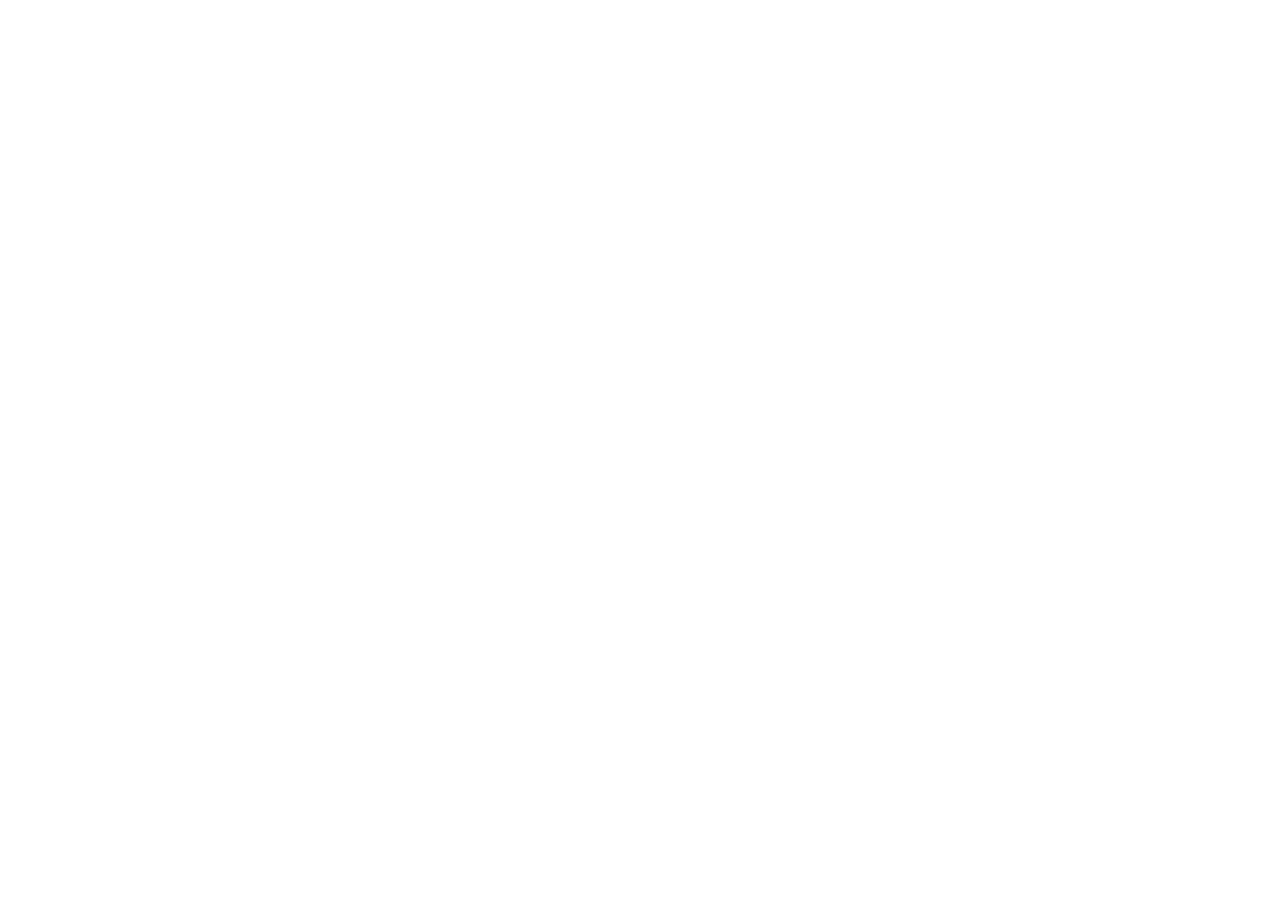
==== danbryan.html @ 5b422b7e "danbryan.html made" ====
<!DOCTYPE html>
<html lang="en">
<head>
    <meta charset="UTF-8">
    <meta name="viewport" content="width=device-width, initial-scale=1.0">
    <title>Header och Main</title>
</head>
<body>
    
</body>
</html>
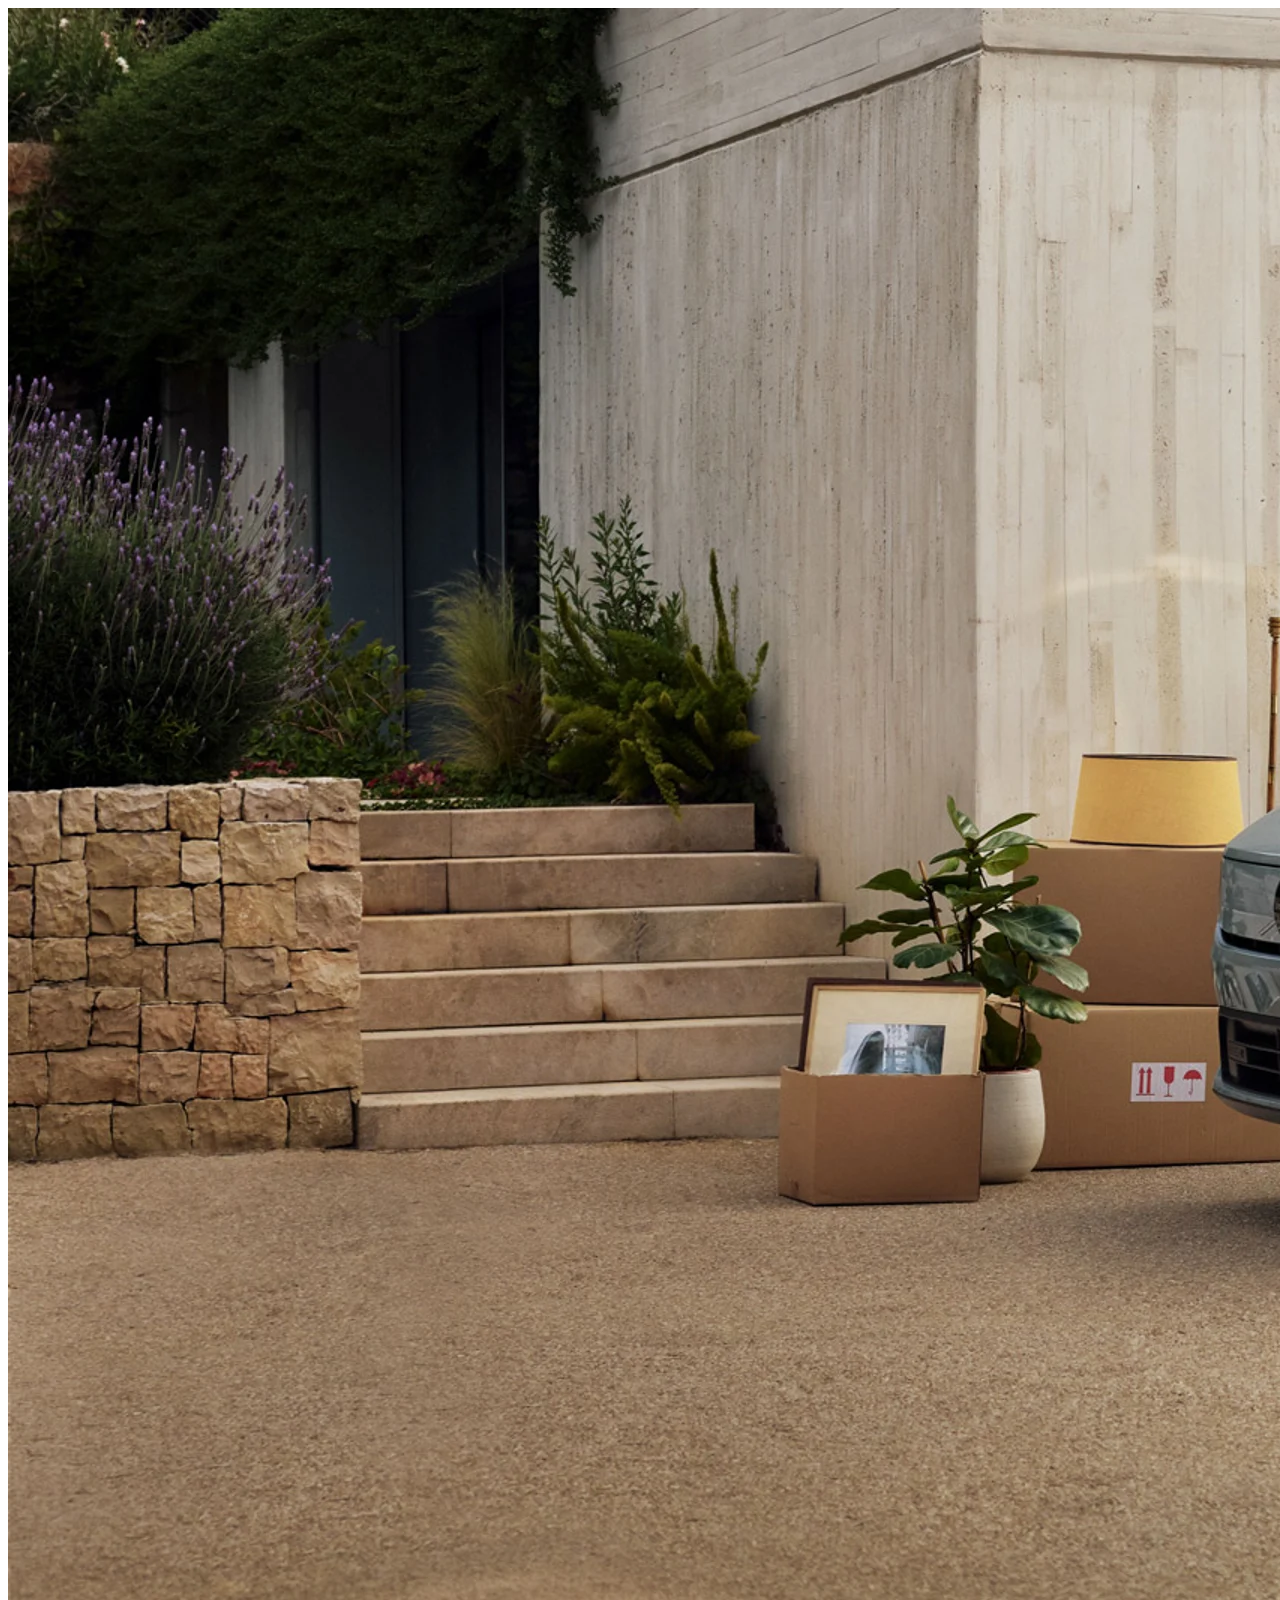
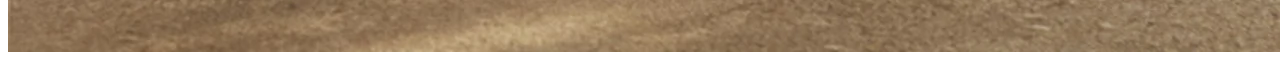
==== commit e86e1dce: "Co-authored-by: BryanRanchber <BryanRanchber@users.noreply.github.com>" ====
--- a/danbryan.html
+++ b/danbryan.html
@@ -1,11 +1,22 @@
-<!DOCTYPE html>
+<!doctype html>
 <html lang="en">
-<head>
-    <meta charset="UTF-8">
-    <meta name="viewport" content="width=device-width, initial-scale=1.0">
+  <head>
+    <meta charset="UTF-8" />
+    <meta name="viewport" content="width=device-width, initial-scale=1.0" />
     <title>Header och Main</title>
-</head>
-<body>
-    
-</body>
-</html>+  </head>
+  <body>
+    <article>
+      <header>
+        <nav></nav>
+      </header>
+    </article>
+
+    <main>
+      <img src="DanBryAssests/hero-image.jpg" alt="hero image" />
+      <section class="hero">
+        <!-- hero countent -->
+      </section>
+    </main>
+  </body>
+</html>
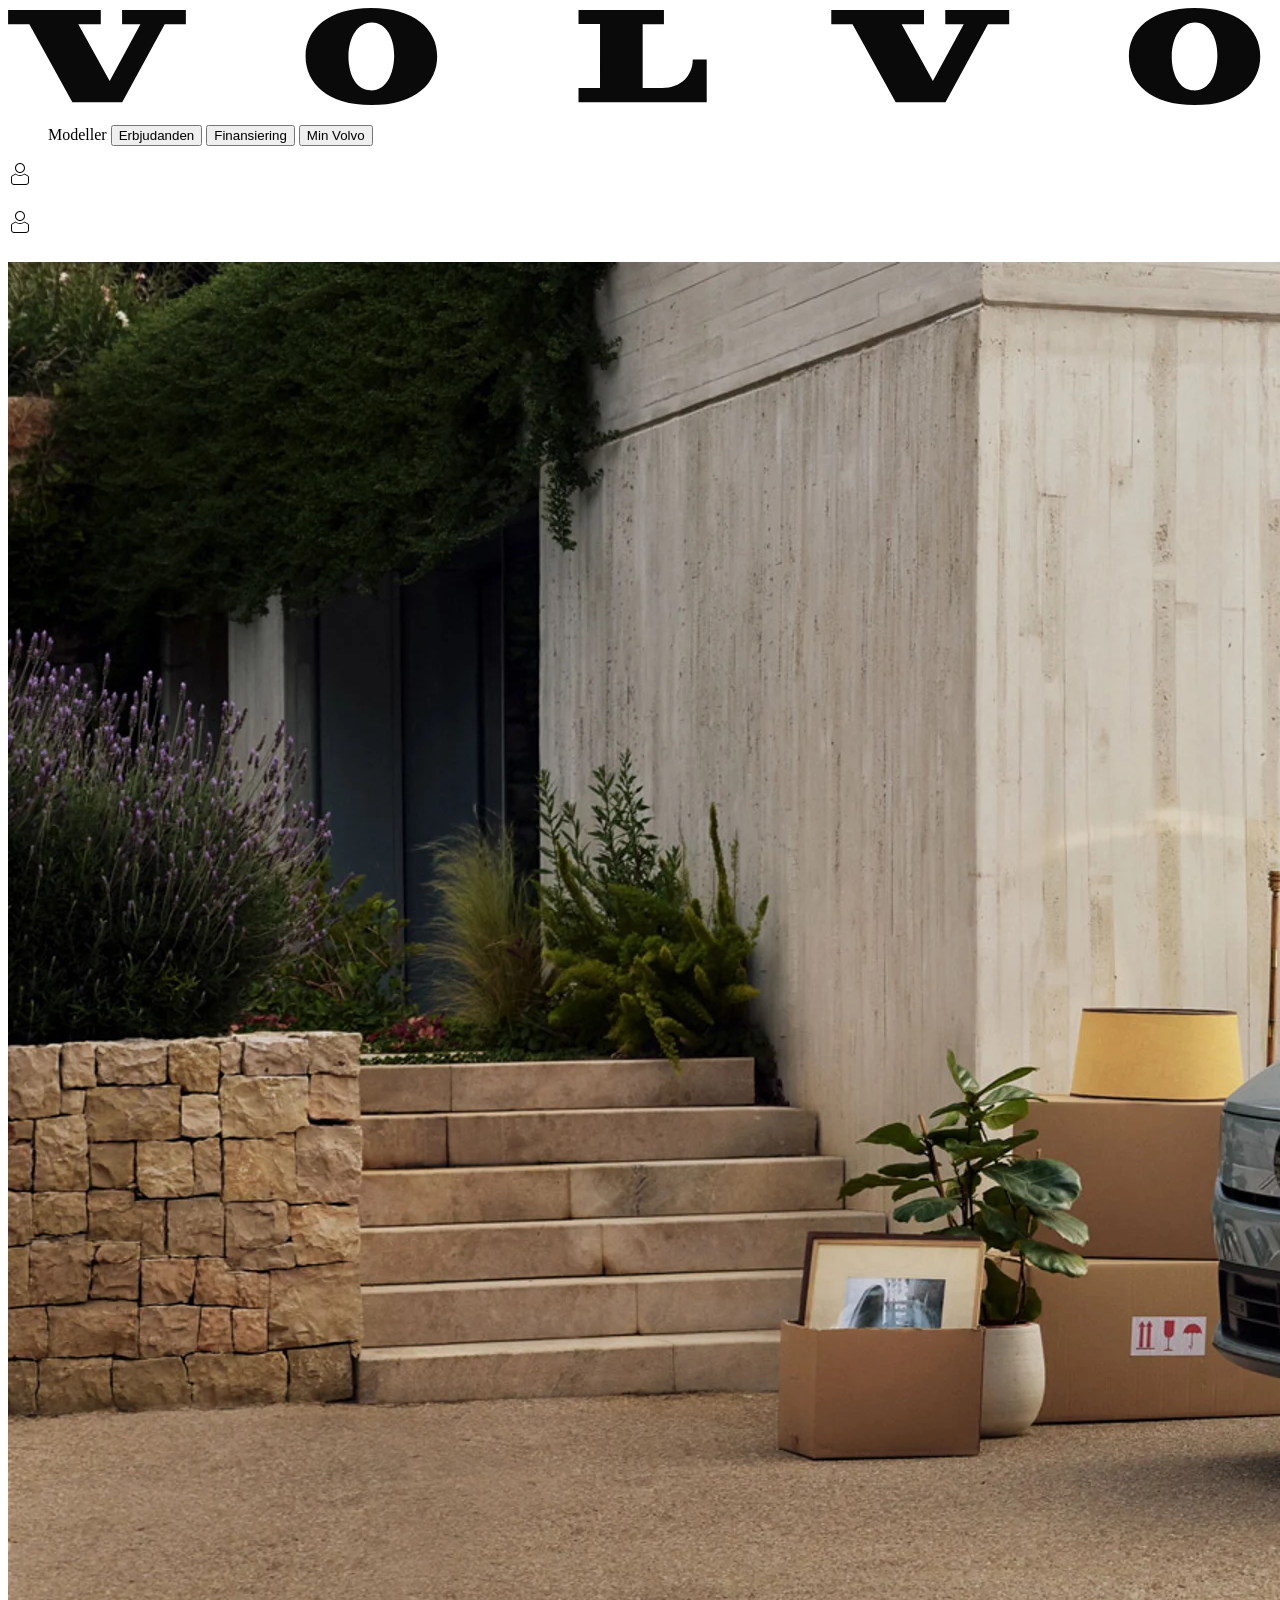
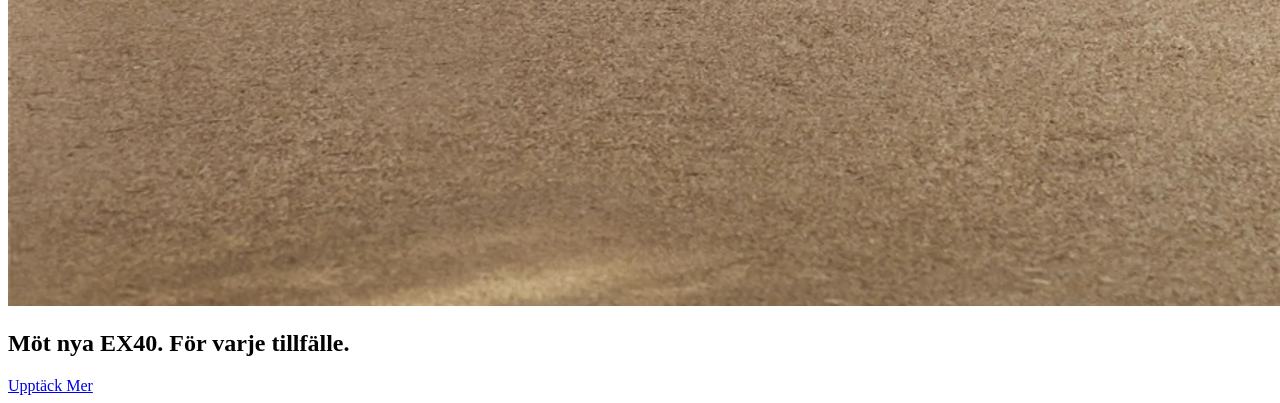
==== commit ace46339: "Co-authored-by: BryanRanchber <BryanRanchber@users.noreply.github.com>" ====
--- a/danbryan.html
+++ b/danbryan.html
@@ -8,14 +8,29 @@
   <body>
     <article>
       <header>
-        <nav></nav>
+        <nav>
+            <img src="DanBryAssests/volvo-spread-wordmark.svg" alt="volvo image"/> 
+            <ul>
+            <a>Modeller</a>
+            <button>Erbjudanden</button>
+            <button>Finansiering</button>
+            <button>Min Volvo</button>
+          </ul>
+            
+          <a href="https://www.google.com/">
+            <img src="DanBryAssests/profile-icon.svg" alt="In logg"/>
+
+          </a>
+        </nav>
       </header>
     </article>
 
     <main>
-      <img src="DanBryAssests/hero-image.jpg" alt="hero image" />
-      <section class="hero">
+      <section class="hero wrapper">
         <!-- hero countent -->
+         <img class="relative" src="DanBryAssests/hero-image.jpg" alt="hero image" />
+         <h1>Möt nya EX40. För varje tillfälle.</h1>
+         <a class="btn-filled" href="#">Upptäck Mer</a>
       </section>
     </main>
   </body>
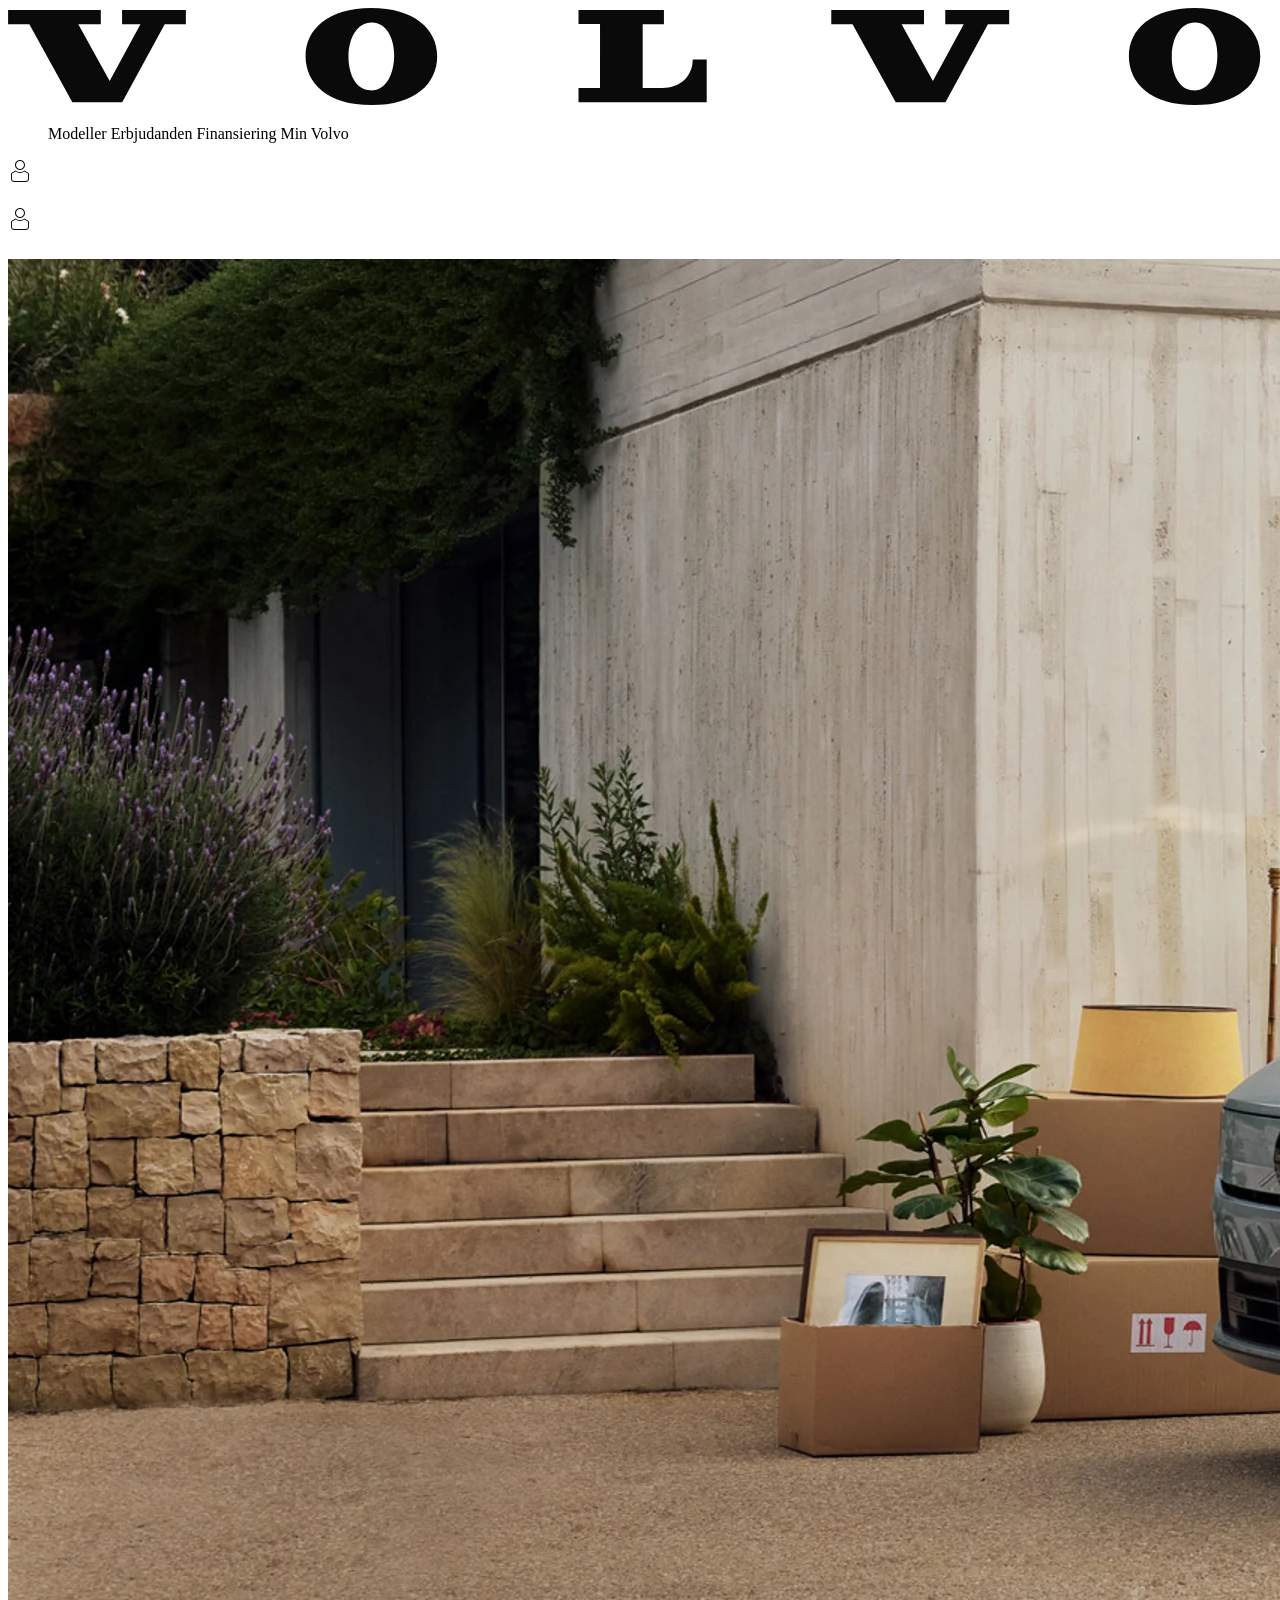
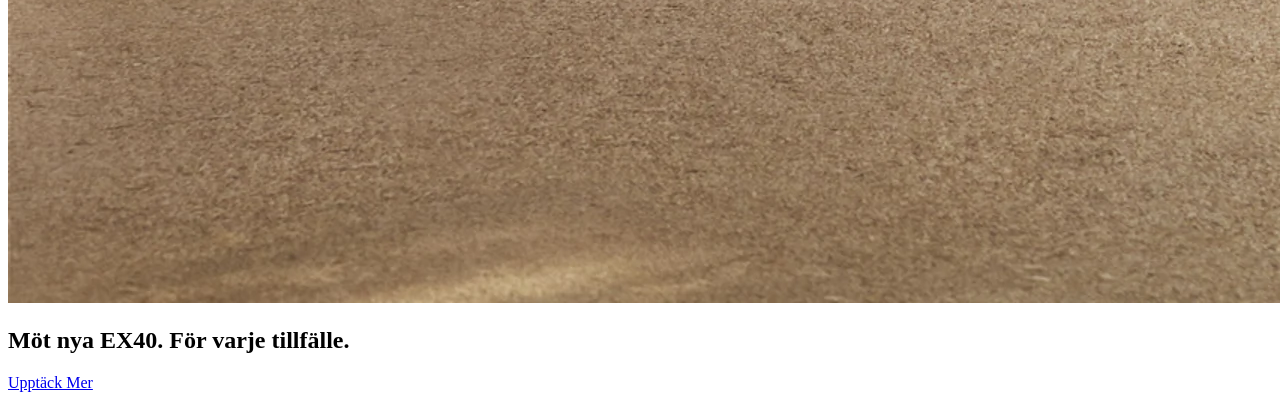
==== commit 6d44d6b0: "updated ul in danbryan.html" ====
--- a/danbryan.html
+++ b/danbryan.html
@@ -6,15 +6,14 @@
     <title>Header och Main</title>
   </head>
   <body>
-    <article>
       <header>
         <nav>
             <img src="DanBryAssests/volvo-spread-wordmark.svg" alt="volvo image"/> 
             <ul>
             <a>Modeller</a>
-            <button>Erbjudanden</button>
-            <button>Finansiering</button>
-            <button>Min Volvo</button>
+            <a>Erbjudanden</a>
+            <a>Finansiering</a>
+            <a>Min Volvo</a>
           </ul>
             
           <a href="https://www.google.com/">
@@ -23,7 +22,6 @@
           </a>
         </nav>
       </header>
-    </article>
 
     <main>
       <section class="hero wrapper">
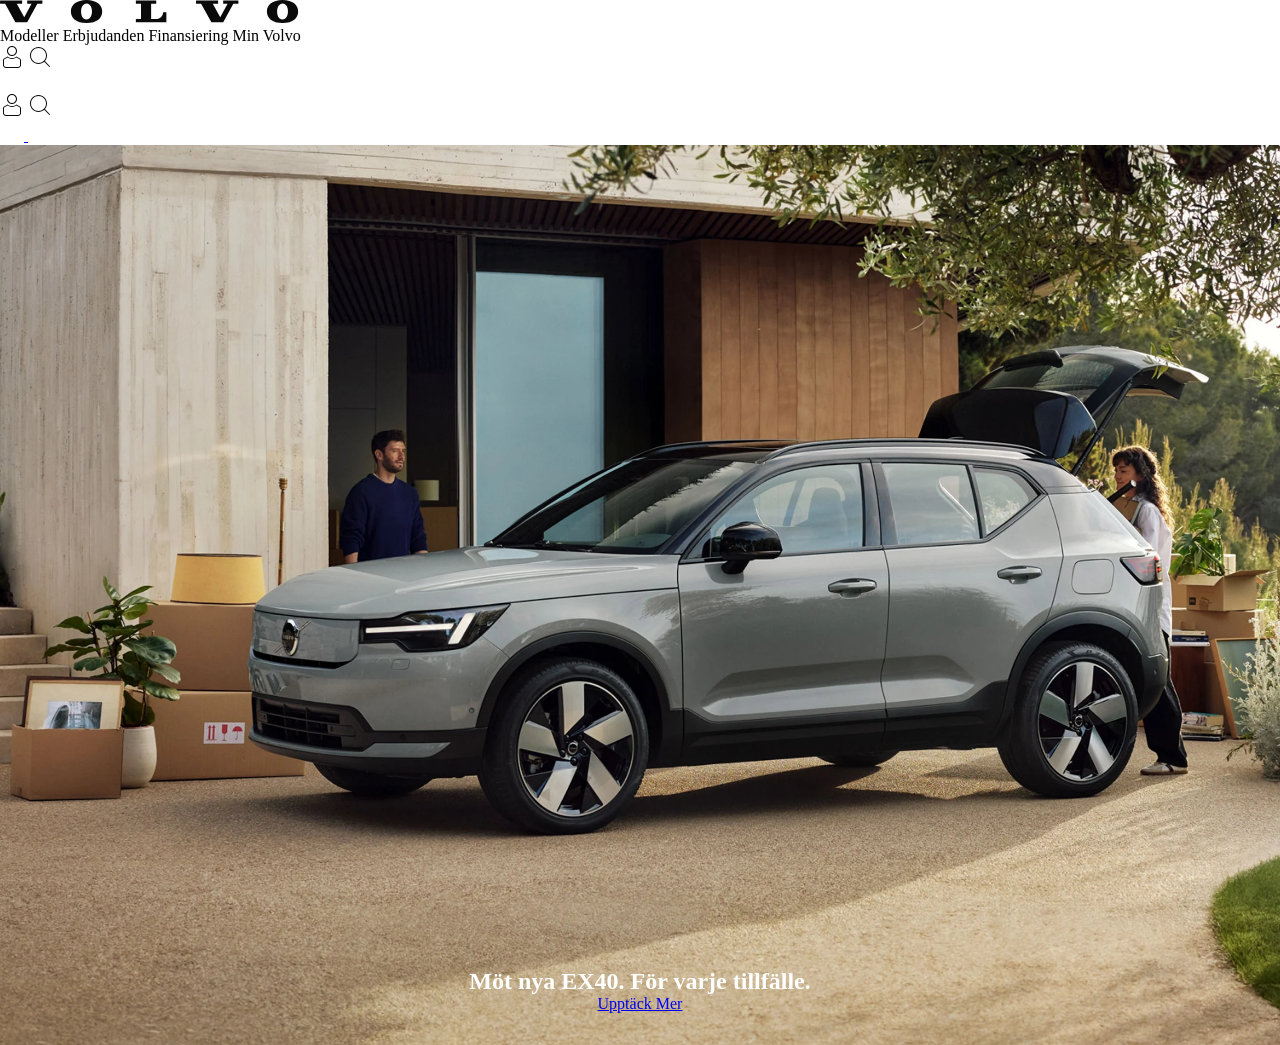
==== commit 2d1410bf: "add html semantic" ====
--- a/danbryan.html
+++ b/danbryan.html
@@ -4,12 +4,13 @@
     <meta charset="UTF-8" />
     <meta name="viewport" content="width=device-width, initial-scale=1.0" />
     <title>Header och Main</title>
+    <link rel="stylesheet" href="danbryan.css" />
   </head>
   <body>
       <header>
         <nav>
             <img src="DanBryAssests/volvo-spread-wordmark.svg" alt="volvo image"/> 
-            <ul>
+            <ul class="tablist">
             <a>Modeller</a>
             <a>Erbjudanden</a>
             <a>Finansiering</a>
@@ -17,19 +18,25 @@
           </ul>
             
           <a href="https://www.google.com/">
-            <img src="DanBryAssests/profile-icon.svg" alt="In logg"/>
-
+            <img src="DanBryAssests/profile-icon.svg" alt="inlogg"/>
           </a>
+          
+           <a href="https://www.google.com/">
+            <img src="DanBryAssests/search-icon.svg" alt="search bar"/>
+          </a>
+          
         </nav>
       </header>
 
-    <main>
-      <section class="hero wrapper">
+    
+      <section class="hero">
         <!-- hero countent -->
-         <img class="relative" src="DanBryAssests/hero-image.jpg" alt="hero image" />
-         <h1>Möt nya EX40. För varje tillfälle.</h1>
-         <a class="btn-filled" href="#">Upptäck Mer</a>
-      </section>
-    </main>
+            <img src="DanBryAssests/hero-image.jpg" alt="hero image"/>
+            <div class="hero-innehåll">
+            <h1>Möt nya EX40. För varje tillfälle.</h1>
+            <a class="btn-filled" href="#">Upptäck Mer</a>
+            </div>
+        </section>
+    
   </body>
 </html>
--- a/danbryan.css
+++ b/danbryan.css
@@ -0,0 +1,37 @@
+* {
+  margin: 0;
+  padding: 0;
+  box-sizing: border-box;
+}
+
+.hero {
+    position: relative;
+    min-height: 100vh;
+    display: flex;
+    align-items: flex-end;
+    justify-content: center;
+    text-align: center;
+    color: white;
+}
+
+.hero img {
+    position: absolute;
+    inset: 0;
+    width: 100%;
+    height: 100%;
+    object-fit: cover;
+    z-index: -1;
+}
+
+.hero-innehåll {
+    position: relative;
+    z-index: 1;
+    height: 100%;
+    padding: 2rem;
+
+}
+
+header {
+    display: flex;
+    flex-direction: row;
+}
